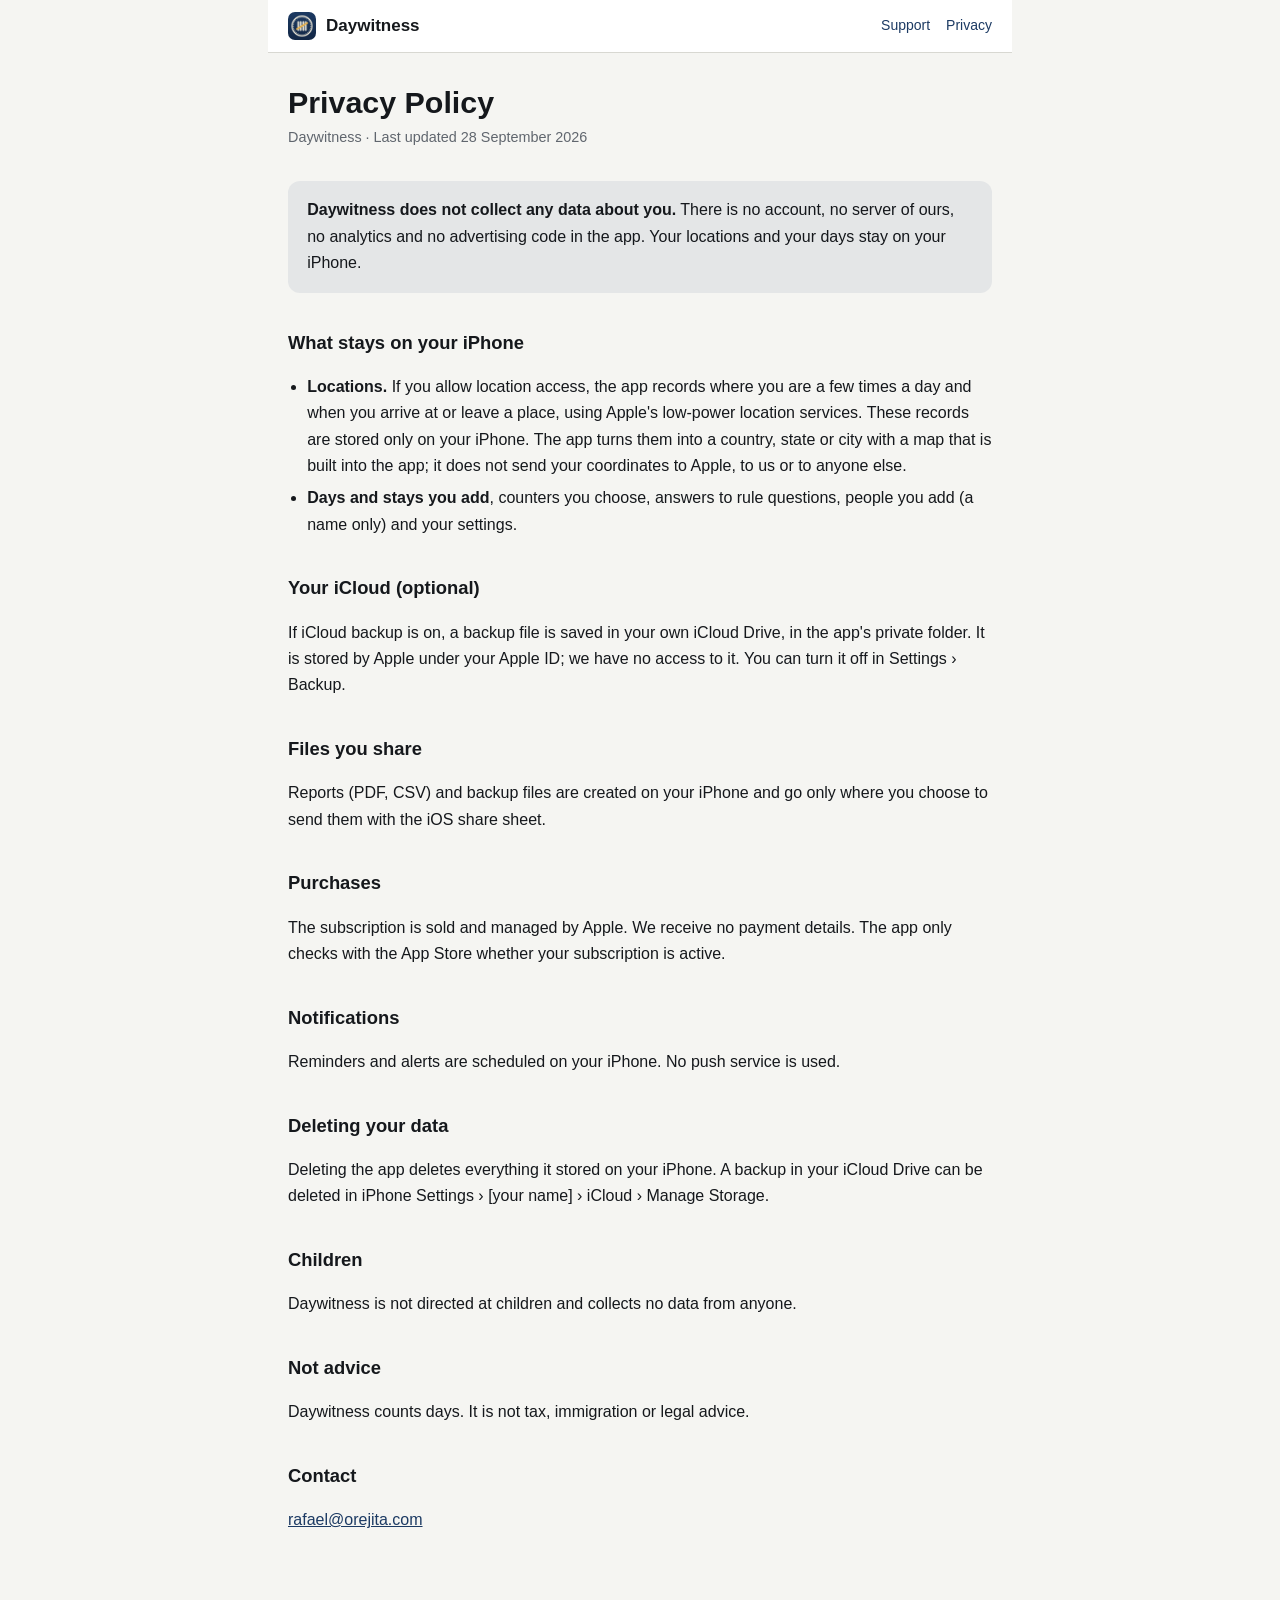
==== privacy.html @ 2e2242ad "Add files via upload" ====
<!doctype html>
<meta charset="utf-8">
<meta name="viewport" content="width=device-width,initial-scale=1">
<link rel="icon" href="/icono.png" type="image/png">
<link rel="stylesheet" href="/estilo.css">
<title>Daywitness — Privacy</title>
<div class="barra"><img src="/icono.png" alt=""><strong><a href="/">Daywitness</a></strong><nav><a href="/support.html">Support</a><a href="/privacy.html">Privacy</a></nav></div>
<h1>Privacy Policy</h1>
<p class="fecha">Daywitness · Last updated 28 September 2026</p>
<div class="caja"><strong>Daywitness does not collect any data about you.</strong> There is no account, no server of ours, no analytics and no advertising code in the app. Your locations and your days stay on your iPhone.</div>
<h2>What stays on your iPhone</h2>
<ul>
<li><strong>Locations.</strong> If you allow location access, the app records where you are a few times a day and when you arrive at or leave a place, using Apple's low-power location services. These records are stored only on your iPhone. The app turns them into a country, state or city with a map that is built into the app; it does not send your coordinates to Apple, to us or to anyone else.</li>
<li><strong>Days and stays you add</strong>, counters you choose, answers to rule questions, people you add (a name only) and your settings.</li>
</ul>
<h2>Your iCloud (optional)</h2>
<p>If iCloud backup is on, a backup file is saved in your own iCloud Drive, in the app's private folder. It is stored by Apple under your Apple ID; we have no access to it. You can turn it off in Settings › Backup.</p>
<h2>Files you share</h2>
<p>Reports (PDF, CSV) and backup files are created on your iPhone and go only where you choose to send them with the iOS share sheet.</p>
<h2>Purchases</h2>
<p>The subscription is sold and managed by Apple. We receive no payment details. The app only checks with the App Store whether your subscription is active.</p>
<h2>Notifications</h2>
<p>Reminders and alerts are scheduled on your iPhone. No push service is used.</p>
<h2>Deleting your data</h2>
<p>Deleting the app deletes everything it stored on your iPhone. A backup in your iCloud Drive can be deleted in iPhone Settings › [your name] › iCloud › Manage Storage.</p>
<h2>Children</h2>
<p>Daywitness is not directed at children and collects no data from anyone.</p>
<h2>Not advice</h2>
<p>Daywitness counts days. It is not tax, immigration or legal advice.</p>
<h2>Contact</h2>
<p><a href="mailto:rafael@orejita.com">rafael@orejita.com</a></p>
---- estilo.css ----
:root{color-scheme:light dark}
body{max-width:44rem;margin:0 auto;padding:2.5rem 1.25rem 4rem;font:16px/1.65 -apple-system,BlinkMacSystemFont,"Segoe UI",sans-serif;color:#15181c;background:#f5f5f2}
@media (prefers-color-scheme:dark){body{color:#eceef0;background:#0f1215}}
h1{font-size:1.9rem;line-height:1.15;margin:0 0 .35rem}
h2{font-size:1.15rem;margin:2.2rem 0 .5rem}
.fecha{color:#60666e;font-size:.9rem;margin:0 0 2rem}
ul{padding-left:1.2rem}li{margin:.35rem 0}
a{color:#1c3a63}@media (prefers-color-scheme:dark){a{color:#9dbceb}}
.caja{background:rgba(28,58,99,.08);border-radius:12px;padding:1rem 1.2rem;margin:1.5rem 0}
@media (prefers-color-scheme:dark){.caja{background:rgba(157,188,235,.12)}}
.barra{border-bottom:1px solid #d8d8d2;background:#fff;margin:-2.5rem -1.25rem 2rem;padding:12px 1.25rem;display:flex;align-items:center;gap:10px}
@media (prefers-color-scheme:dark){.barra{background:#181c21;border-color:#2f353d}}
.barra img{width:28px;height:28px;border-radius:7px}
.barra strong a{color:inherit;text-decoration:none;font-size:17px}
.barra nav{margin-left:auto;display:flex;gap:16px;font-size:14px}
.barra nav a{text-decoration:none}
.heroe{text-align:center;margin:2rem 0}.heroe img{width:96px;height:96px;border-radius:22px}
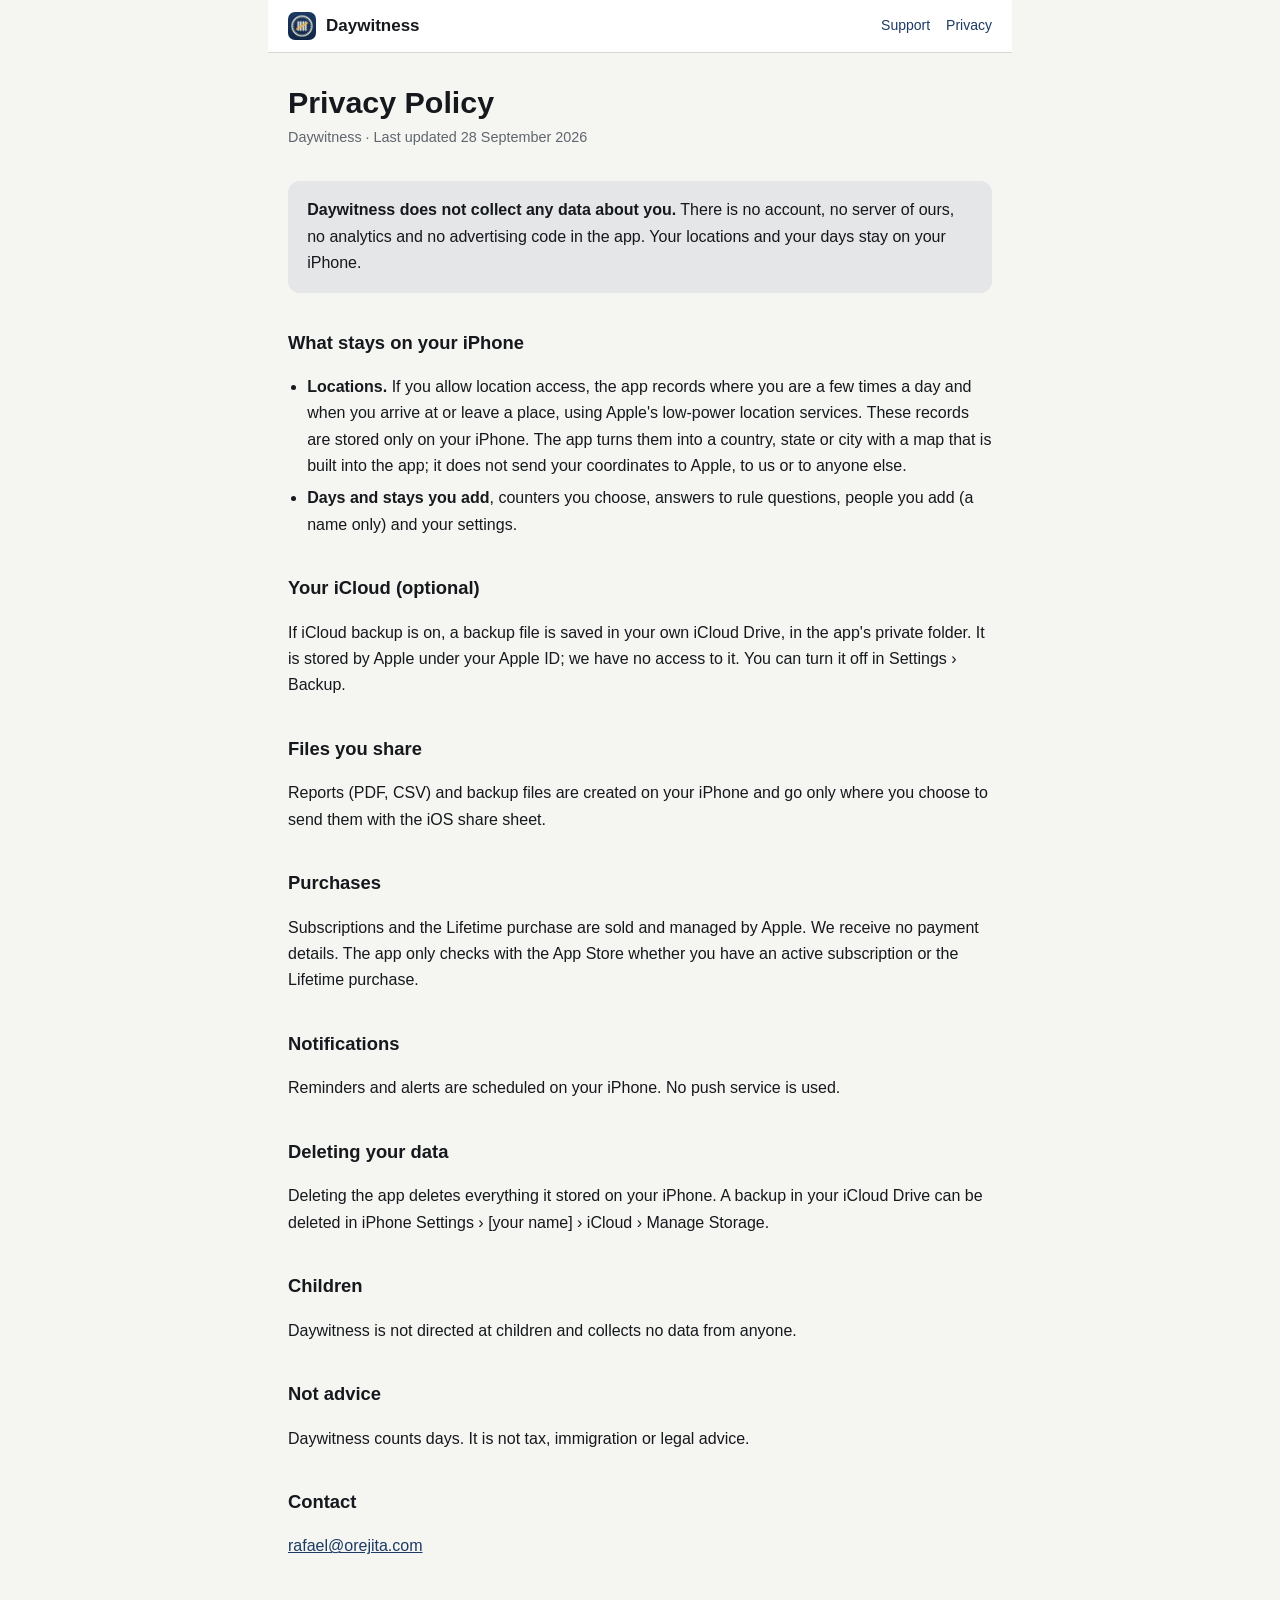
==== commit d5c9889a: "Add files via upload" ====
--- a/privacy.html
+++ b/privacy.html
@@ -18,7 +18,7 @@
 <h2>Files you share</h2>
 <p>Reports (PDF, CSV) and backup files are created on your iPhone and go only where you choose to send them with the iOS share sheet.</p>
 <h2>Purchases</h2>
-<p>The subscription is sold and managed by Apple. We receive no payment details. The app only checks with the App Store whether your subscription is active.</p>
+<p>Subscriptions and the Lifetime purchase are sold and managed by Apple. We receive no payment details. The app only checks with the App Store whether you have an active subscription or the Lifetime purchase.</p>
 <h2>Notifications</h2>
 <p>Reminders and alerts are scheduled on your iPhone. No push service is used.</p>
 <h2>Deleting your data</h2>
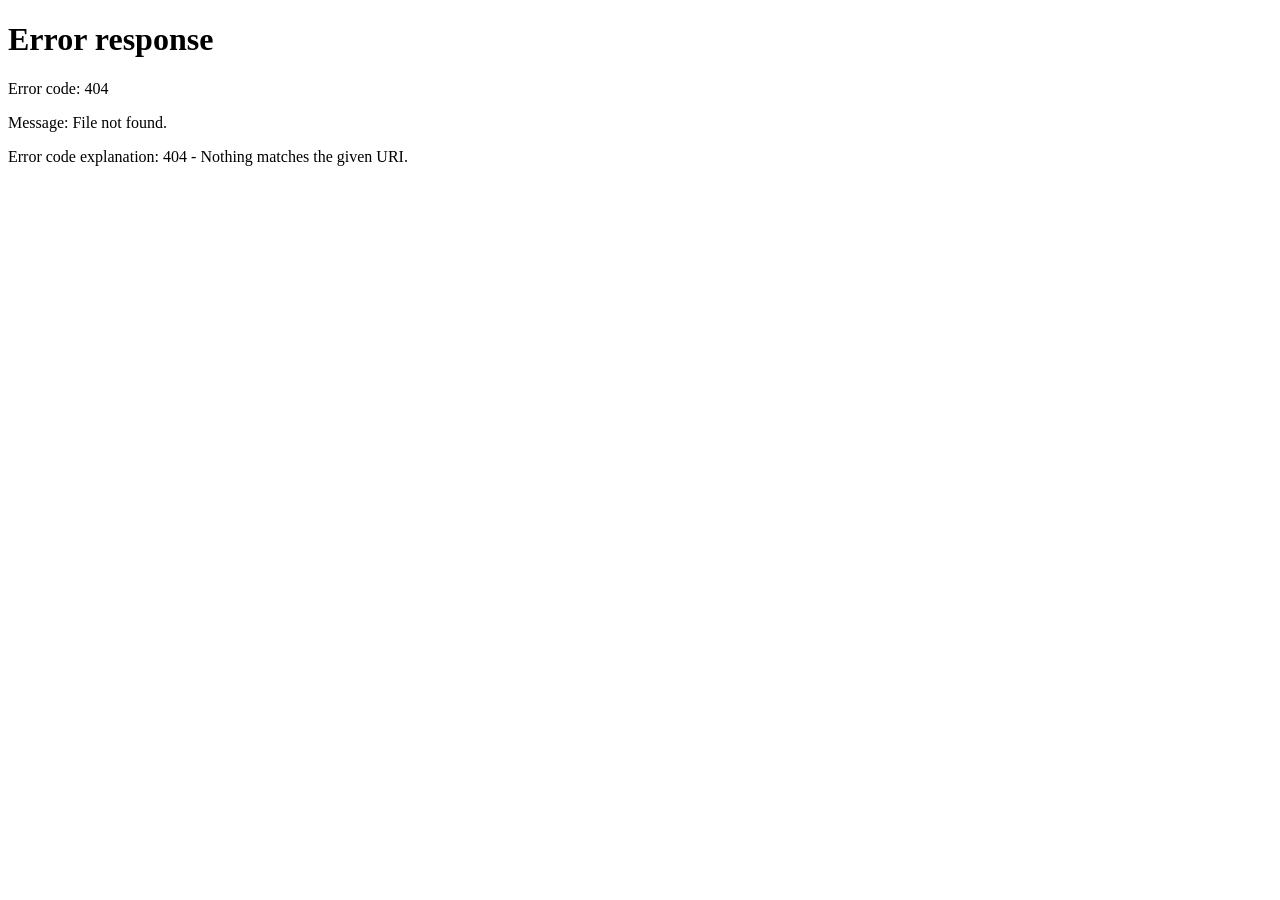
==== commit 49750747: "New site: home, sello.css, redirects to /privacy-policy/ and /help/" ====
--- a/privacy.html
+++ b/privacy.html
@@ -1,31 +1,3 @@
 <!doctype html>
-<meta charset="utf-8">
-<meta name="viewport" content="width=device-width,initial-scale=1">
-<link rel="icon" href="/icono.png" type="image/png">
-<link rel="stylesheet" href="/estilo.css">
-<title>Daywitness — Privacy</title>
-<div class="barra"><img src="/icono.png" alt=""><strong><a href="/">Daywitness</a></strong><nav><a href="/support.html">Support</a><a href="/privacy.html">Privacy</a></nav></div>
-<h1>Privacy Policy</h1>
-<p class="fecha">Daywitness · Last updated 28 September 2026</p>
-<div class="caja"><strong>Daywitness does not collect any data about you.</strong> There is no account, no server of ours, no analytics and no advertising code in the app. Your locations and your days stay on your iPhone.</div>
-<h2>What stays on your iPhone</h2>
-<ul>
-<li><strong>Locations.</strong> If you allow location access, the app records where you are a few times a day and when you arrive at or leave a place, using Apple's low-power location services. These records are stored only on your iPhone. The app turns them into a country, state or city with a map that is built into the app; it does not send your coordinates to Apple, to us or to anyone else.</li>
-<li><strong>Days and stays you add</strong>, counters you choose, answers to rule questions, people you add (a name only) and your settings.</li>
-</ul>
-<h2>Your iCloud (optional)</h2>
-<p>If iCloud backup is on, a backup file is saved in your own iCloud Drive, in the app's private folder. It is stored by Apple under your Apple ID; we have no access to it. You can turn it off in Settings › Backup.</p>
-<h2>Files you share</h2>
-<p>Reports (PDF, CSV) and backup files are created on your iPhone and go only where you choose to send them with the iOS share sheet.</p>
-<h2>Purchases</h2>
-<p>Subscriptions and the Lifetime purchase are sold and managed by Apple. We receive no payment details. The app only checks with the App Store whether you have an active subscription or the Lifetime purchase.</p>
-<h2>Notifications</h2>
-<p>Reminders and alerts are scheduled on your iPhone. No push service is used.</p>
-<h2>Deleting your data</h2>
-<p>Deleting the app deletes everything it stored on your iPhone. A backup in your iCloud Drive can be deleted in iPhone Settings › [your name] › iCloud › Manage Storage.</p>
-<h2>Children</h2>
-<p>Daywitness is not directed at children and collects no data from anyone.</p>
-<h2>Not advice</h2>
-<p>Daywitness counts days. It is not tax, immigration or legal advice.</p>
-<h2>Contact</h2>
-<p><a href="mailto:rafael@orejita.com">rafael@orejita.com</a></p>
+<html lang="en"><head><meta charset="utf-8"><meta http-equiv="refresh" content="0; url=/privacy-policy/"><link rel="canonical" href="https://daywitness.com/privacy-policy/"><title>Daywitness</title></head>
+<body><p>This page moved to <a href="/privacy-policy/">daywitness.com/privacy-policy/</a>.</p></body></html>
